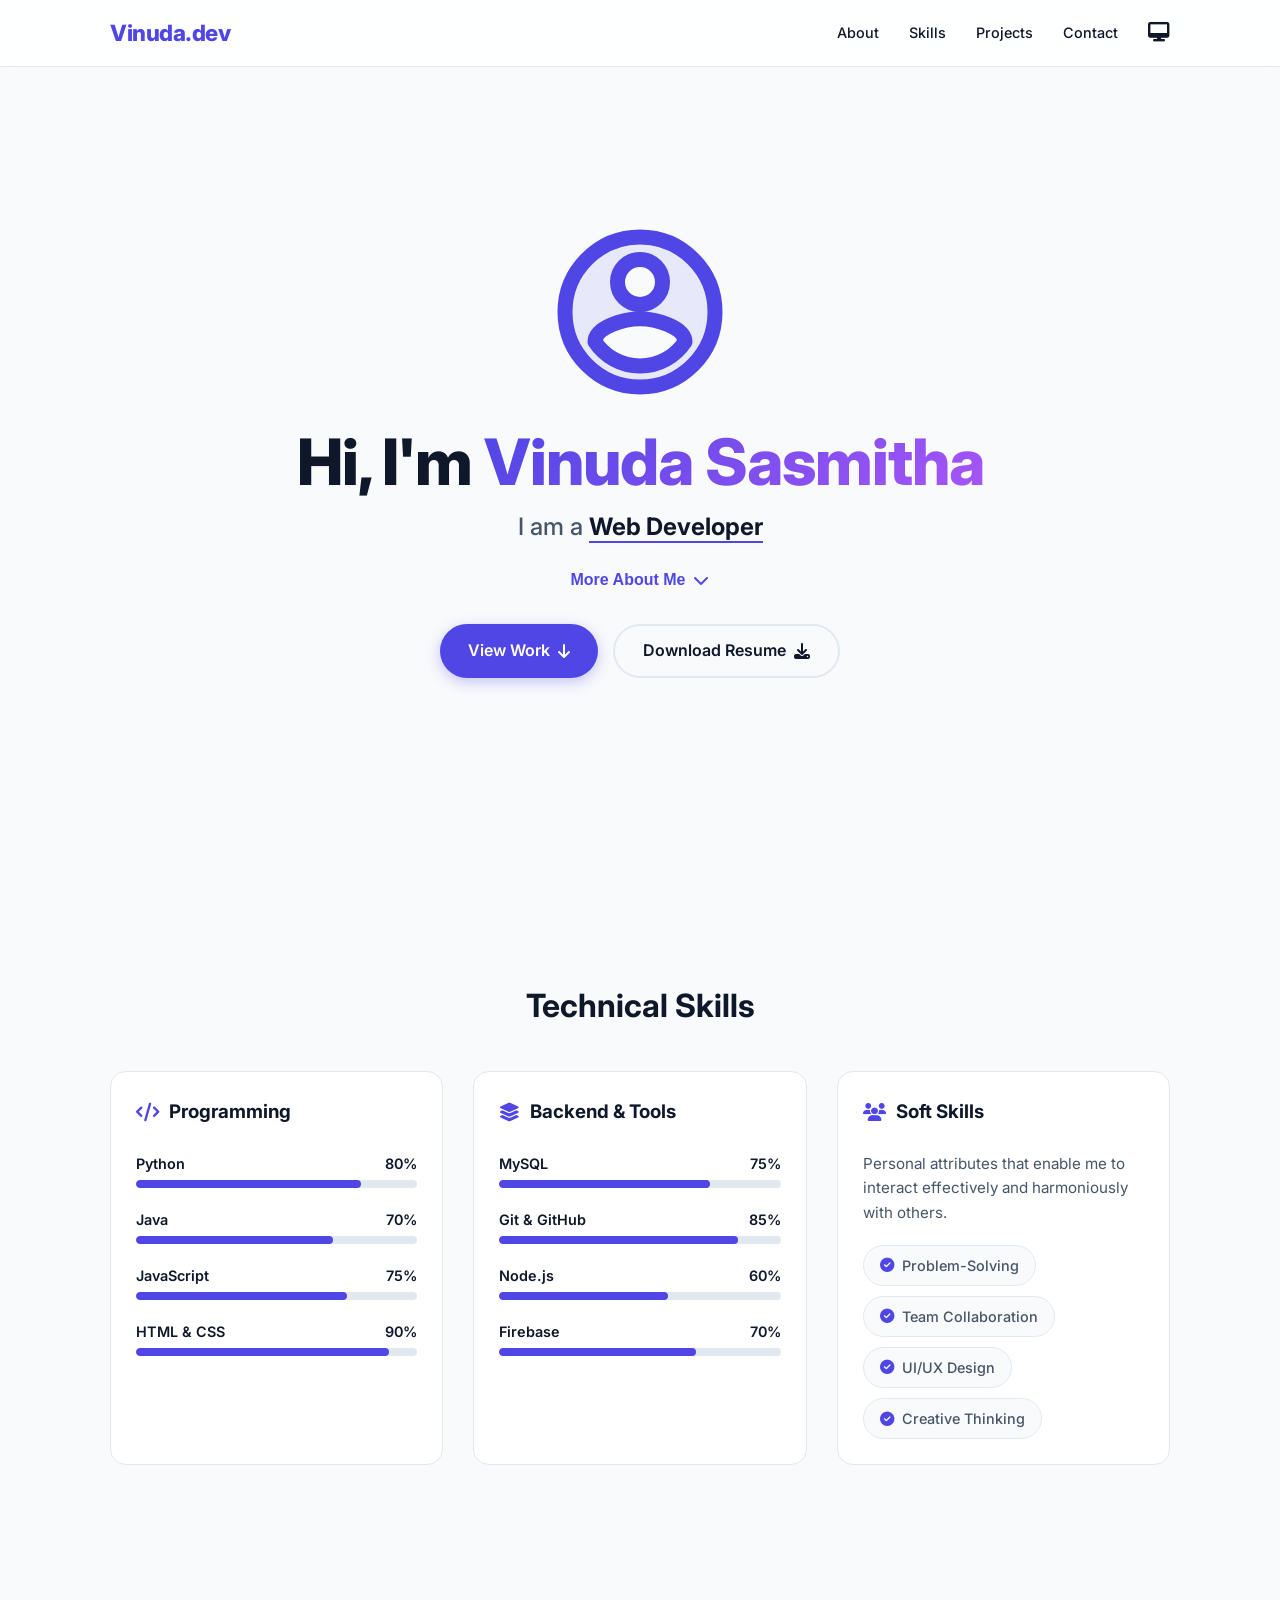
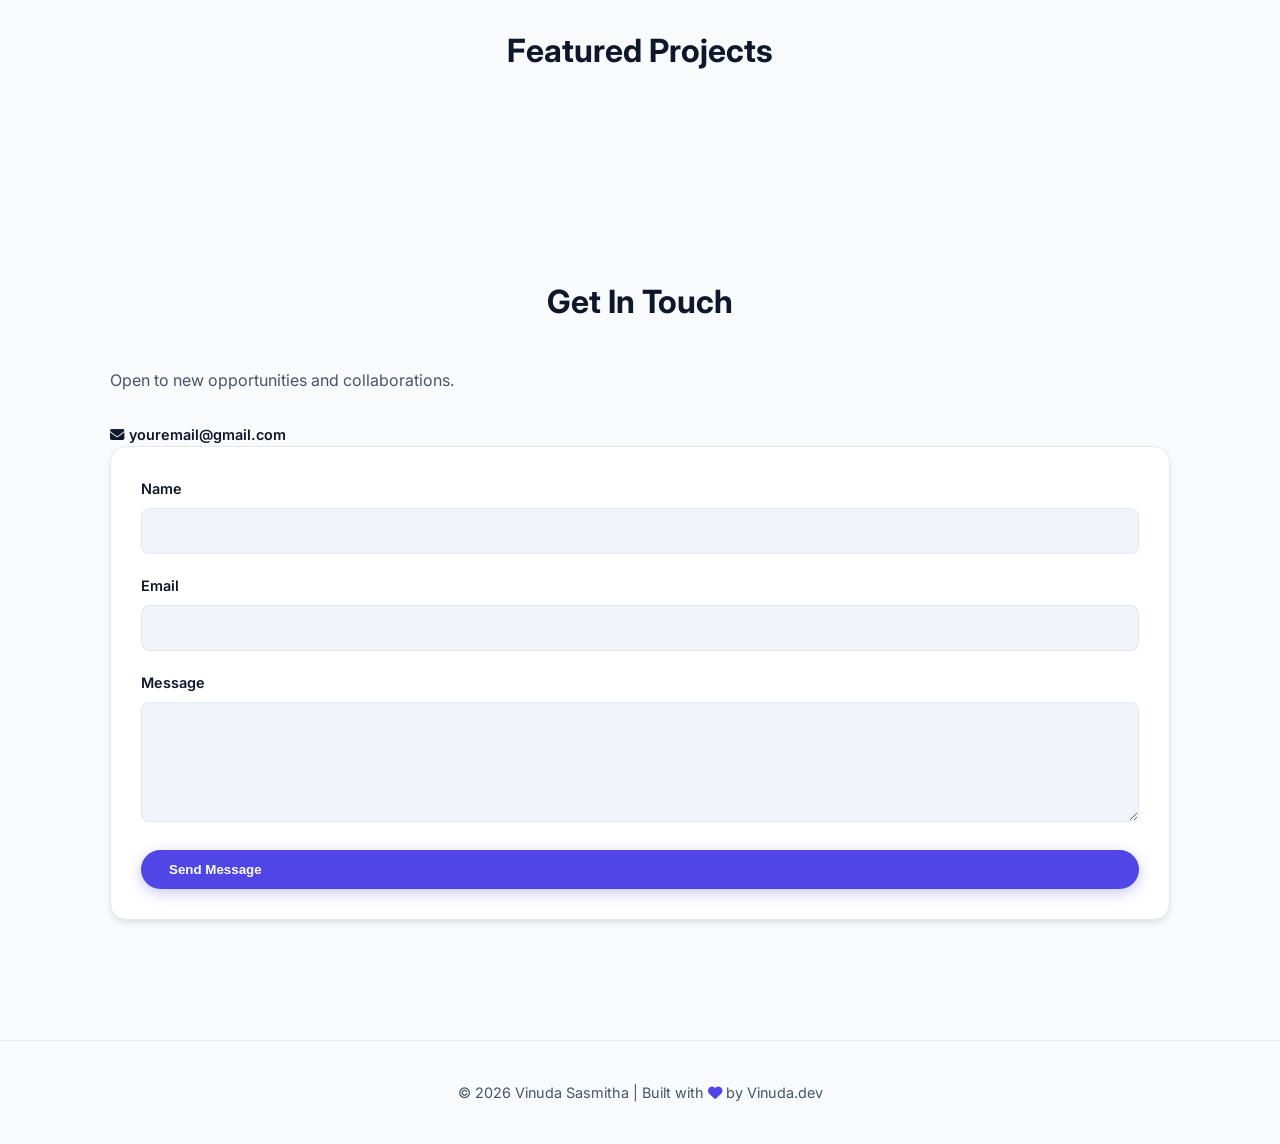
==== index.html @ 2c17c850 "Rename home.html to index.html" ====
<!DOCTYPE html>
<html lang="en">

<head>
    <meta charset="UTF-8">
    <meta name="viewport" content="width=device-width, initial-scale=1.0">

    <title>Vinuda Sasmitha | Software Engineer Portfolio</title>
    <meta name="description"
        content="Portfolio of Vinuda Sasmitha, an Aspiring Software Engineer specializing in Full Stack Development, DevOps, and UI/UX Design.">
    <meta name="keywords"
        content="Vinuda Sasmitha, Software Engineer, Web Developer, Portfolio, Sri Lanka, IIT, Westminster, Full Stack, Python, Java">
    <meta name="author" content="Vinuda Sasmitha">

    <meta property="og:title" content="Vinuda Sasmitha - Portfolio">
    <meta property="og:description" content="Aspiring Software Engineer & Full Stack Developer.">
    <meta property="og:image" content="assets/preview.png">
    <link rel="icon" type="image/png" href="assets/favicon.png">

    <link href="https://fonts.googleapis.com/css2?family=Inter:wght@300;400;500;600;700;800&display=swap"
        rel="stylesheet">
    <link rel="stylesheet" href="https://cdnjs.cloudflare.com/ajax/libs/font-awesome/6.4.0/css/all.min.css">
    <link rel="stylesheet" href="style.css">
</head>

<body>

    <nav>
        <div class="nav-container">
            <div class="logo">Vinuda.dev</div>
            <button class="hamburger" id="hamburger" aria-label="Toggle Navigation"><i class="fas fa-bars"></i></button>
            <div class="nav-links" id="nav-links">
                <a href="#about" class="nav-link">About</a>
                <a href="#skills" class="nav-link">Skills</a>
                <a href="#projects" class="nav-link">Projects</a>
                <a href="#contact" class="nav-link">Contact</a>
                <button class="theme-toggle" id="theme-btn" aria-label="Toggle Theme"><i
                        class="fas fa-desktop"></i></button>
            </div>
        </div>
    </nav>

    <section class="hero hidden" id="about">
        <i class="star magic-star"></i>
        <i class="code magic-star"></i>
        <i class="star magic-star"></i>
        <i class="laptop-code magic-star"></i>

        <div class="profile-container">
            <svg class="profile-svg" viewBox="0 0 24 24" fill="none" xmlns="http://www.w3.org/2000/svg">
                <path
                    d="M12 2C6.48 2 2 6.48 2 12C2 17.52 6.48 22 12 22C17.52 22 22 17.52 22 12C22 6.48 17.52 2 12 2ZM12 5C13.66 5 15 6.34 15 8C15 9.66 13.66 11 12 11C10.34 11 9 9.66 9 8C9 6.34 10.34 5 12 5ZM12 19.2C9.5 19.2 7.29 17.92 6 15.98C6.03 13.99 10 12.9 12 12.9C13.99 12.9 17.97 13.99 18 15.98C16.71 17.92 14.5 19.2 12 19.2Z" />
            </svg>
        </div>

        <h1>Hi, I'm <span>Vinuda Sasmitha</span></h1>

        <p class="hero-subtitle">
            I am a <span class="typing-text"></span>
        </p>

        <button class="about-toggle-btn" id="aboutToggle">More About Me <i class="fas fa-chevron-down"></i></button>

        <div class="about-content-wrapper" id="aboutContent">
            <div class="hero-description">
                <p>Hi! I'm Vinuda, a motivated and detail-oriented Software Engineering undergraduate at the University
                    of Westminster.</p>
                <p>I specialize in Full Stack Development and have a passion for creating innovative solutions using
                    Python, Java, and JavaScript.</p>
            </div>
        </div>

        <div class="btn-group">
            <a href="#projects" class="btn btn-primary">View Work <i class="fas fa-arrow-down"></i></a>
            <a href="assets/resume.pdf" download class="btn btn-outline">Download Resume <i
                    class="fas fa-download"></i></a>
        </div>
    </section>

    <section id="skills" class="hidden">
        <h2 style="font-size: 2rem; margin-bottom: 40px; text-align: center;">Technical Skills</h2>
        <div class="grid-container">

            <div class="project-card">
                <div class="project-content">
                    <h3 style="margin-bottom: 25px; display:flex; align-items:center; gap:10px;">
                        <i class="fas fa-code" style="color:var(--primary)"></i> Programming
                    </h3>

                    <div class="skill-label"><span>Python</span> <span></span></div>
                    <div class="skill-bar"><span data-width="80%"></span></div>

                    <div class="skill-label"><span>Java</span> <span></span></div>
                    <div class="skill-bar"><span data-width="70%"></span></div>

                    <div class="skill-label"><span>JavaScript</span> <span></span></div>
                    <div class="skill-bar"><span data-width="75%"></span></div>

                    <div class="skill-label"><span>HTML & CSS</span> <span></span></div>
                    <div class="skill-bar"><span data-width="90%"></span></div>
                </div>
            </div>

            <div class="project-card">
                <div class="project-content">
                    <h3 style="margin-bottom: 25px; display:flex; align-items:center; gap:10px;">
                        <i class="fas fa-layer-group" style="color:var(--primary)"></i> Backend & Tools
                    </h3>

                    <div class="skill-label"><span>MySQL</span> <span></span></div>
                    <div class="skill-bar"><span data-width="75%"></span></div>

                    <div class="skill-label"><span>Git & GitHub</span> <span></span></div>
                    <div class="skill-bar"><span data-width="85%"></span></div>

                    <div class="skill-label"><span>Node.js</span> <span></span></div>
                    <div class="skill-bar"><span data-width="60%"></span></div>

                    <div class="skill-label"><span>Firebase</span> <span></span></div>
                    <div class="skill-bar"><span data-width="70%"></span></div>
                </div>
            </div>

            <div class="project-card">
                <div class="project-content">
                    <h3 style="margin-bottom: 25px; display:flex; align-items:center; gap:10px;">
                        <i class="fas fa-users" style="color:var(--primary)"></i> Soft Skills
                    </h3>
                    <p style="color: var(--text-sub); margin-bottom: 20px; font-size: 0.95rem;">
                        Personal attributes that enable me to interact effectively and harmoniously with others.
                    </p>
                    <div class="soft-skills-container">
                        <span class="soft-skill-tag"><i class="fas fa-check-circle"></i> Problem-Solving</span>
                        <span class="soft-skill-tag"><i class="fas fa-check-circle"></i> Team Collaboration</span>
                        <span class="soft-skill-tag"><i class="fas fa-check-circle"></i> UI/UX Design</span>
                        <span class="soft-skill-tag"><i class="fas fa-check-circle"></i> Creative Thinking</span>
                    </div>
                </div>
            </div>

        </div>
    </section>

    <section id="projects" class="hidden">
        <h2 style="font-size: 2rem; margin-bottom: 40px; text-align: center;">Featured Projects</h2>
        <div class="grid-container">
            <!-- Project Cards Here (original) -->
        </div>
    </section>

    <section id="contact" class="hidden">
        <h2 style="font-size: 2rem; margin-bottom: 40px; text-align: center;">Get In Touch</h2>
        <div class="contact-container">
            <div class="contact-info">
                <p style="color: var(--text-sub); margin-bottom: 20px;">Open to new opportunities and collaborations.
                </p>
                <div style="display:flex; flex-direction:column; gap:15px; margin-top:30px;">
                    <a href="mailto:youremail@gmail.com" class="link-item"><i class="fas fa-envelope"></i>
                        youremail@gmail.com</a>
                </div>
            </div>
            <form action="https://formspree.io/f/YOUR_FORM_ID" method="POST" class="contact-form">
                <div class="form-group"><label class="form-label">Name</label><input type="text" name="name"
                        class="form-input" required></div>
                <div class="form-group"><label class="form-label">Email</label><input type="email" name="email"
                        class="form-input" required></div>
                <div class="form-group"><label class="form-label">Message</label><textarea name="message"
                        class="form-textarea" required></textarea></div>
                <button type="submit" class="btn btn-primary" style="width:100%;">Send Message</button>
            </form>
        </div>
    </section>

    <button class="scroll-top" id="scrollTop" aria-label="Scroll to top"><i class="fas fa-arrow-up"></i></button>

    <footer>
        <p>&copy; 2026 Vinuda Sasmitha | Built with <i class="fas fa-heart" style="color: var(--primary);"></i> by
            Vinuda.dev
        </p>
    </footer>

    <script src="script.js"></script>

</body>

</html>
---- style.css ----
/* --- THEME VARIABLES --- */
        :root {
            --primary: #4f46e5;
            --primary-hover: #4338ca;
            --bg-body: #f8fafc;
            --bg-card: #ffffff;
            --text-main: #0f172a;
            --text-sub: #475569;
            --border: #e2e8f0;
            --shadow: 0 4px 6px -1px rgba(0, 0, 0, 0.1);
            --gradient: linear-gradient(135deg, #4f46e5 0%, #a855f7 100%);
            --badge-bg: #e0e7ff;
            --badge-text: #4338ca;
            --input-bg: #f1f5f9;
        }

        [data-theme="dark"] {
            --primary: #6366f1;
            --bg-body: #0f172a;
            --bg-card: #1e293b;
            --text-main: #f1f5f9;
            --text-sub: #cbd5e1;
            --border: #334155;
            --shadow: 0 10px 15px -3px rgba(0, 0, 0, 0.5);
            --gradient: linear-gradient(135deg, #6366f1 0%, #ec4899 100%);
            --badge-bg: #312e81;
            --badge-text: #c7d2fe;
            --input-bg: #334155;
        }

        /* --- GLOBAL STYLES --- */
        * {
            margin: 0;
            padding: 0;
            box-sizing: border-box;
        }

        html {
            scroll-behavior: smooth;
        }

        /* Performance - Respect User Motion Preferences */
        @media (prefers-reduced-motion: reduce) {
            * {
                animation: none !important;
                transition: none !important;
                scroll-behavior: auto !important;
            }
        }

        body {
            font-family: 'Inter', sans-serif;
            background-color: var(--bg-body);
            color: var(--text-main);
            transition: background 0.3s, color 0.3s;
            line-height: 1.6;
            overflow-x: hidden;
        }

        section {
            padding: 80px 20px;
            max-width: 1100px;
            margin: 0 auto;
        }

        a {
            text-decoration: none;
            transition: 0.3s;
        }

        ul {
            list-style: none;
        }

        :focus-visible {
            outline: 2px solid var(--primary);
            outline-offset: 2px;
        }

        /* --- NAVIGATION --- */
        nav {
            position: fixed;
            top: 0;
            width: 100%;
            z-index: 1000;
            background: rgba(255, 255, 255, 0.85);
            backdrop-filter: blur(12px);
            border-bottom: 1px solid var(--border);
            transition: background 0.3s;
        }

        [data-theme="dark"] nav {
            background: rgba(15, 23, 42, 0.85);
        }

        .nav-container {
            max-width: 1100px;
            margin: 0 auto;
            padding: 15px 20px;
            display: flex;
            justify-content: space-between;
            align-items: center;
        }

        .logo {
            font-size: 1.4rem;
            font-weight: 800;
            color: var(--primary);
            letter-spacing: -0.5px;
        }

        .nav-links {
            display: flex;
            gap: 30px;
            align-items: center;
        }

        .nav-links a {
            font-size: 0.9rem;
            font-weight: 500;
            color: var(--text-main);
            position: relative;
        }

        .nav-links a:hover {
            color: var(--primary);
        }

        .nav-links a::after {
            content: '';
            position: absolute;
            width: 0;
            height: 2px;
            bottom: -4px;
            left: 0;
            background-color: var(--primary);
            transition: width 0.3s;
        }

        .nav-links a:hover::after {
            width: 100%;
        }

        .hamburger {
            display: none;
            background: none;
            border: none;
            font-size: 1.5rem;
            color: var(--text-main);
            cursor: pointer;
        }

        .theme-toggle {
            cursor: pointer;
            background: none;
            border: none;
            font-size: 1.2rem;
            color: var(--text-main);
            transition: transform 0.3s;
        }

        .theme-toggle:hover {
            transform: rotate(15deg);
        }

        @media (max-width: 768px) {
            .hamburger {
                display: block;
            }

            .nav-links {
                position: absolute;
                top: 100%;
                left: 0;
                width: 100%;
                background: var(--bg-card);
                flex-direction: column;
                padding: 20px 0;
                border-bottom: 1px solid var(--border);
                box-shadow: var(--shadow);
                display: none;
            }

            .nav-links.active {
                display: flex;
            }
        }

        /* --- HERO SECTION --- */
        .hero {
            min-height: 100vh;
            display: flex;
            flex-direction: column;
            align-items: center;
            justify-content: center;
            text-align: center;
            padding-top: 80px;
            position: relative;
            overflow: hidden;
        }

        /* Magic Stars */
        .magic-star {
            position: absolute;
            color: var(--primary);
            opacity: 0.3;
            animation: floatStar 10s infinite linear;
            z-index: -1;
        }

        magic-star:nth-child(1) {
            top: 20%;
            left: 10%;
            font-size: 1.5rem;
            animation-duration: 12s;
        }

        .magic-star:nth-child(2) {
            top: 60%;
            right: 15%;
            font-size: 1rem;
            animation-duration: 15s;
            animation-delay: 2s;
        }

        .magic-star:nth-child(3) {
            top: 80%;
            left: 20%;
            font-size: 2rem;
            animation-duration: 18s;
            animation-delay: 1s;
        }

        .magic-star:nth-child(4) {
            top: 15%;
            right: 25%;
            font-size: 1.2rem;
            animation-duration: 20s;
        }

        @keyframes floatStar {
            0% {
                transform: translateY(0) rotate(0deg);
                opacity: 0.3;
            }

            50% {
                transform: translateY(-20px) rotate(180deg);
                opacity: 0.6;
            }


            100% {
                transform: translateY(0) rotate(360deg);
                opacity: 0.3;
            }
        }

        /* Profile Icon Drawing Animation */
        .profile-container {
            width: 180px;
            height: 180px;
            margin-bottom: 25px;
            position: relative;
            display: flex;
            justify-content: center;
            align-items: center;
        }

        .profile-svg {
            width: 100%;
            height: 100%;
            stroke: var(--primary);
            stroke-width: 2;
            fill: none;
            stroke-linecap: round;
            stroke-linejoin: round;
            animation: fillProfile 1s ease-in-out 3s forwards;
        }

        .profile-svg path {
            stroke-dasharray: 1000;
            stroke-dashoffset: 1000;
            animation: drawProfile 3s ease-in-out forwards;
        }

        @keyframes drawProfile {
            to {
                stroke-dashoffset: 0;
            }
        }

        @keyframes fillProfile {
            to {
                fill: rgba(79, 70, 229, 0.1);
            }
        }

        /* Typography */
        .hero h1 {
            font-size: clamp(2.5rem, 5vw, 4.5rem);
            font-weight: 800;
            margin-bottom: 10px;
            letter-spacing: -1px;
            line-height: 1.1;
        }

        .hero h1 span {
            background: var(--gradient);
            -webkit-background-clip: text;
            -webkit-text-fill-color: transparent;
        }

        .hero-subtitle {
            font-size: clamp(1.1rem, 2vw, 1.5rem);
            color: var(--text-sub);
            margin-bottom: 25px;
            font-weight: 500;
            min-height: 1.5em;
        }

        .typing-text {
            color: var(--text-main);
            font-weight: 700;
            border-bottom: 2px solid var(--primary);
        }

        /* About Toggle */
        .about-toggle-btn {
            background: none;
            border: none;
            color: var(--primary);
            font-weight: 600;
            cursor: pointer;
            font-size: 1rem;
            margin-bottom: 15px;
            display: flex;
            align-items: center;
            gap: 8px;
        }

        .about-toggle-btn:hover {
            text-decoration: underline;
        }

        .about-content-wrapper {
            max-height: 0;
            overflow: hidden;
            transition: max-height 0.6s ease, opacity 0.5s ease;
            opacity: 0;
            max-width: 700px;
            text-align: center;
            margin-bottom: 10px;
        }

        .about-content-wrapper.open {
            max-height: 600px;
            opacity: 1;
            margin-bottom: 30px;
        }

        .hero-description {
            color: var(--text-sub);
            font-size: 1rem;
            line-height: 1.8;
            padding: 10px;
        }

        /* Buttons */
        .btn-group {
            display: flex;
            gap: 15px;
            flex-wrap: wrap;
            justify-content: center;
            margin-top: 10px;
        }

        .btn {
            padding: 12px 28px;
            border-radius: 50px;
            font-weight: 600;
            display: inline-flex;
            align-items: center;
            gap: 8px;
            transition: 0.3s;
            cursor: pointer;
            border: none;
        }

        .btn-primary {
            background: var(--primary);
            color: white;
            box-shadow: 0 4px 14px 0 rgba(79, 70, 229, 0.3);
        }

        .btn-primary:hover {
            background: var(--primary-hover);
            transform: translateY(-2px);
            box-shadow: 0 6px 20px rgba(79, 70, 229, 0.4);
        }

        .btn-outline {
            border: 2px solid var(--border);
            color: var(--text-main);
            background: transparent;
        }

        .btn-outline:hover {
            border-color: var(--primary);
            color: var(--primary);
            transform: translateY(-2px);
        }

        /* --- SKILLS SECTION --- */
        .grid-container {
            display: grid;
            grid-template-columns: repeat(auto-fit, minmax(300px, 1fr));
            gap: 30px;
        }

        .skill-bar {
            width: 100%;
            height: 8px;
            background: var(--border);
            border-radius: 10px;
            margin-bottom: 20px;
            overflow: hidden;
        }

        .skill-bar span {
            display: block;
            height: 100%;
            background: var(--primary);
            border-radius: 10px;
            width: 0;
            transition: width 1.5s ease-out;
        }

        .skill-label {
            display: flex;
            justify-content: space-between;
            font-size: 0.9rem;
            font-weight: 600;
            margin-bottom: 5px;
        }

        /* Soft Skills Tags */
        .soft-skills-container {
            display: flex;
            flex-wrap: wrap;
            gap: 10px;
        }

        .soft-skill-tag {
            background: var(--bg-body);
            border: 1px solid var(--border);
            padding: 8px 16px;
            border-radius: 25px;
            font-size: 0.9rem;
            font-weight: 500;
            color: var(--text-sub);
            transition: 0.3s;
            display: flex;
            align-items: center;
            gap: 8px;
        }

        .soft-skill-tag:hover {
            border-color: var(--primary);
            color: var(--primary);
            transform: translateY(-3px);
            box-shadow: var(--shadow);
        }

        .soft-skill-tag i {
            color: var(--primary);
        }

        /* --- PROJECTS SECTION --- */
        .project-card {
            background: var(--bg-card);
            border-radius: 16px;
            border: 1px solid var(--border);
            display: flex;
            flex-direction: column;
            transition: 0.4s;
            overflow: hidden;
            height: 100%;
        }

        .project-card:hover {
            transform: translateY(-5px);
            box-shadow: var(--shadow);
            border-color: var(--primary);
        }

        .project-content {
            padding: 25px;
            flex-grow: 1;
        }

        .project-details ul {
            padding-left: 18px;
            color: var(--text-sub);
            margin-bottom: 20px;
            list-style-type: disc;
        }

        .project-details li {
            margin-bottom: 8px;
            font-size: 0.95rem;
        }

        .tech-tags {
            display: flex;
            flex-wrap: wrap;
            gap: 8px;
            margin-top: 15px;
        }

        .tech-badge {
            font-size: 0.75rem;
            font-weight: 600;
            padding: 4px 10px;
            border-radius: 20px;
            background-color: var(--badge-bg);
            color: var(--badge-text);
            transition: 0.3s;
        }

        .tech-badge:hover {
            transform: scale(1.05);
            background-color: var(--primary);
            color: white;
        }


        .learned-text {
            font-size: 0.85rem;
            margin-top: 15px;
            color: var(--text-sub);
            font-style: italic;
            border-left: 2px solid var(--primary);
            padding-left: 10px;
        }

        .project-links {
            padding: 20px 25px;
            border-top: 1px solid var(--border);
            display: flex;
            gap: 15px;
            margin-top: auto;
        }

        .link-item {
            font-size: 0.9rem;
            font-weight: 600;
            color: var(--text-main);
            display: flex;
            align-items: center;
            gap: 5px;
        }

        .link-item:hover {
            color: var(--primary);
        }

        * --- CONTACT & UTILS --- */ .contact-container {
            display: grid;
            grid-template-columns: repeat(auto-fit, minmax(300px, 1fr));
            gap: 40px;
        }

        .contact-form {
            background: var(--bg-card);
            padding: 30px;
            border-radius: 16px;
            border: 1px solid var(--border);
            box-shadow: var(--shadow);
        }

        .form-group {
            margin-bottom: 20px;
            text-align: left;
        }

        .form-label {
            display: block;
            margin-bottom: 8px;
            font-weight: 600;
            font-size: 0.9rem;
        }

        .form-input,
        .form-textarea {
            width: 100%;
            padding: 12px;
            border-radius: 8px;
            border: 1px solid var(--border);
            background: var(--input-bg);
            color: var(--text-main);
            font-family: inherit;
            font-size: 1rem;
            transition: 0.3s;
        }

        .form-input:focus,
        .form-textarea:focus {
            border-color: var(--primary);
            outline: none;
            box-shadow: 0 0 0 3px rgba(79, 70, 229, 0.1);
        }

        .form-textarea {
            resize: vertical;
            min-height: 120px;
        }

        .scroll-top {
            position: fixed;
            bottom: 30px;
            right: 30px;
            background: var(--primary);
            color: white;
            width: 45px;
            height: 45px;
            border-radius: 50%;
            display: flex;
            align-items: center;
            justify-content: center;
            font-size: 1.2rem;
            cursor: pointer;
            box-shadow: 0 4px 10px rgba(0, 0, 0, 0.3);
            opacity: 0;
            pointer-events: none;
            transition: 0.3s;
            z-index: 999;
            border: none;
        }

        .scroll-top.active {
            opacity: 1;
            pointer-events: all;
            transform: translateY(0);
        }

        .scroll-top:hover {
            background: var(--primary-hover);
            transform: translateY(-3px);
        }

        .show {
            opacity: 1;
            transform: translateY(0);
        }

        footer {
            text-align: center;
            padding: 40px;
            border-top: 1px solid var(--border);
            color: var(--text-sub);
            margin-top: 40px;
            font-size: 0.9rem;
        }
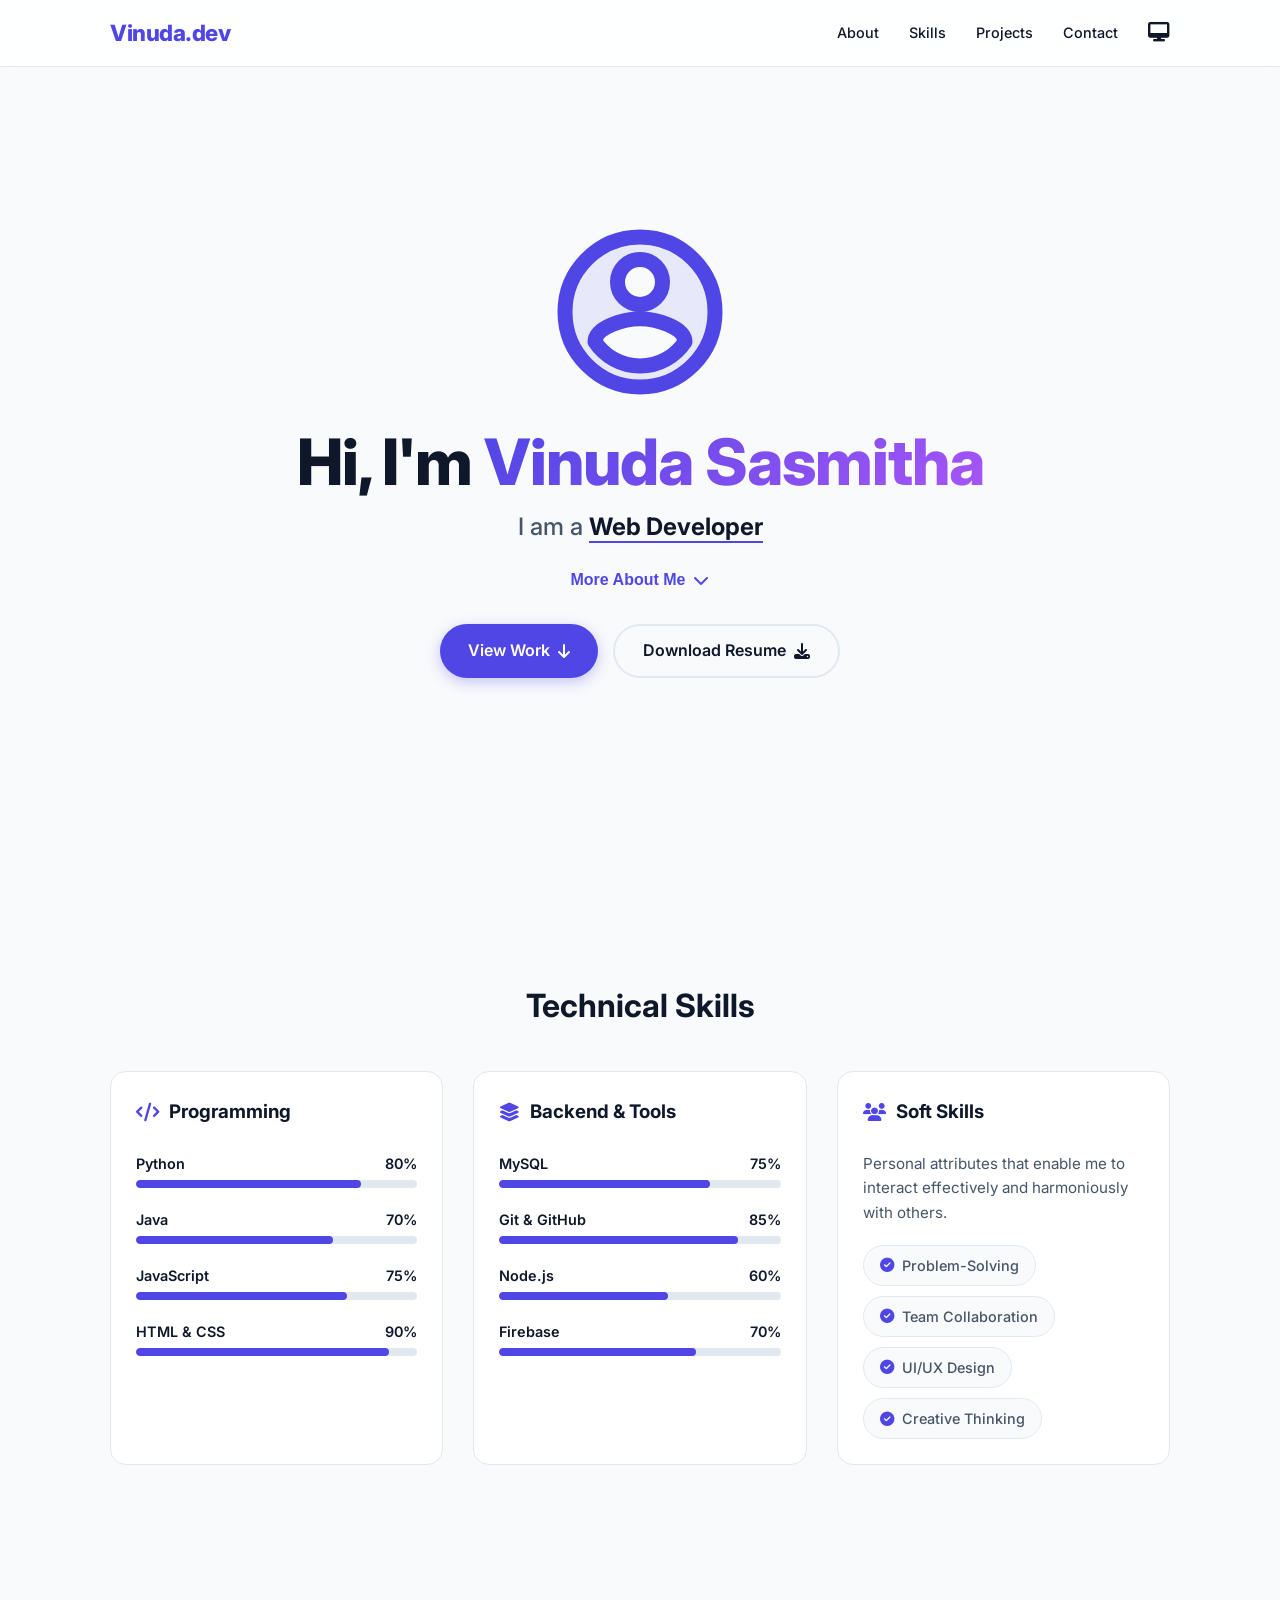
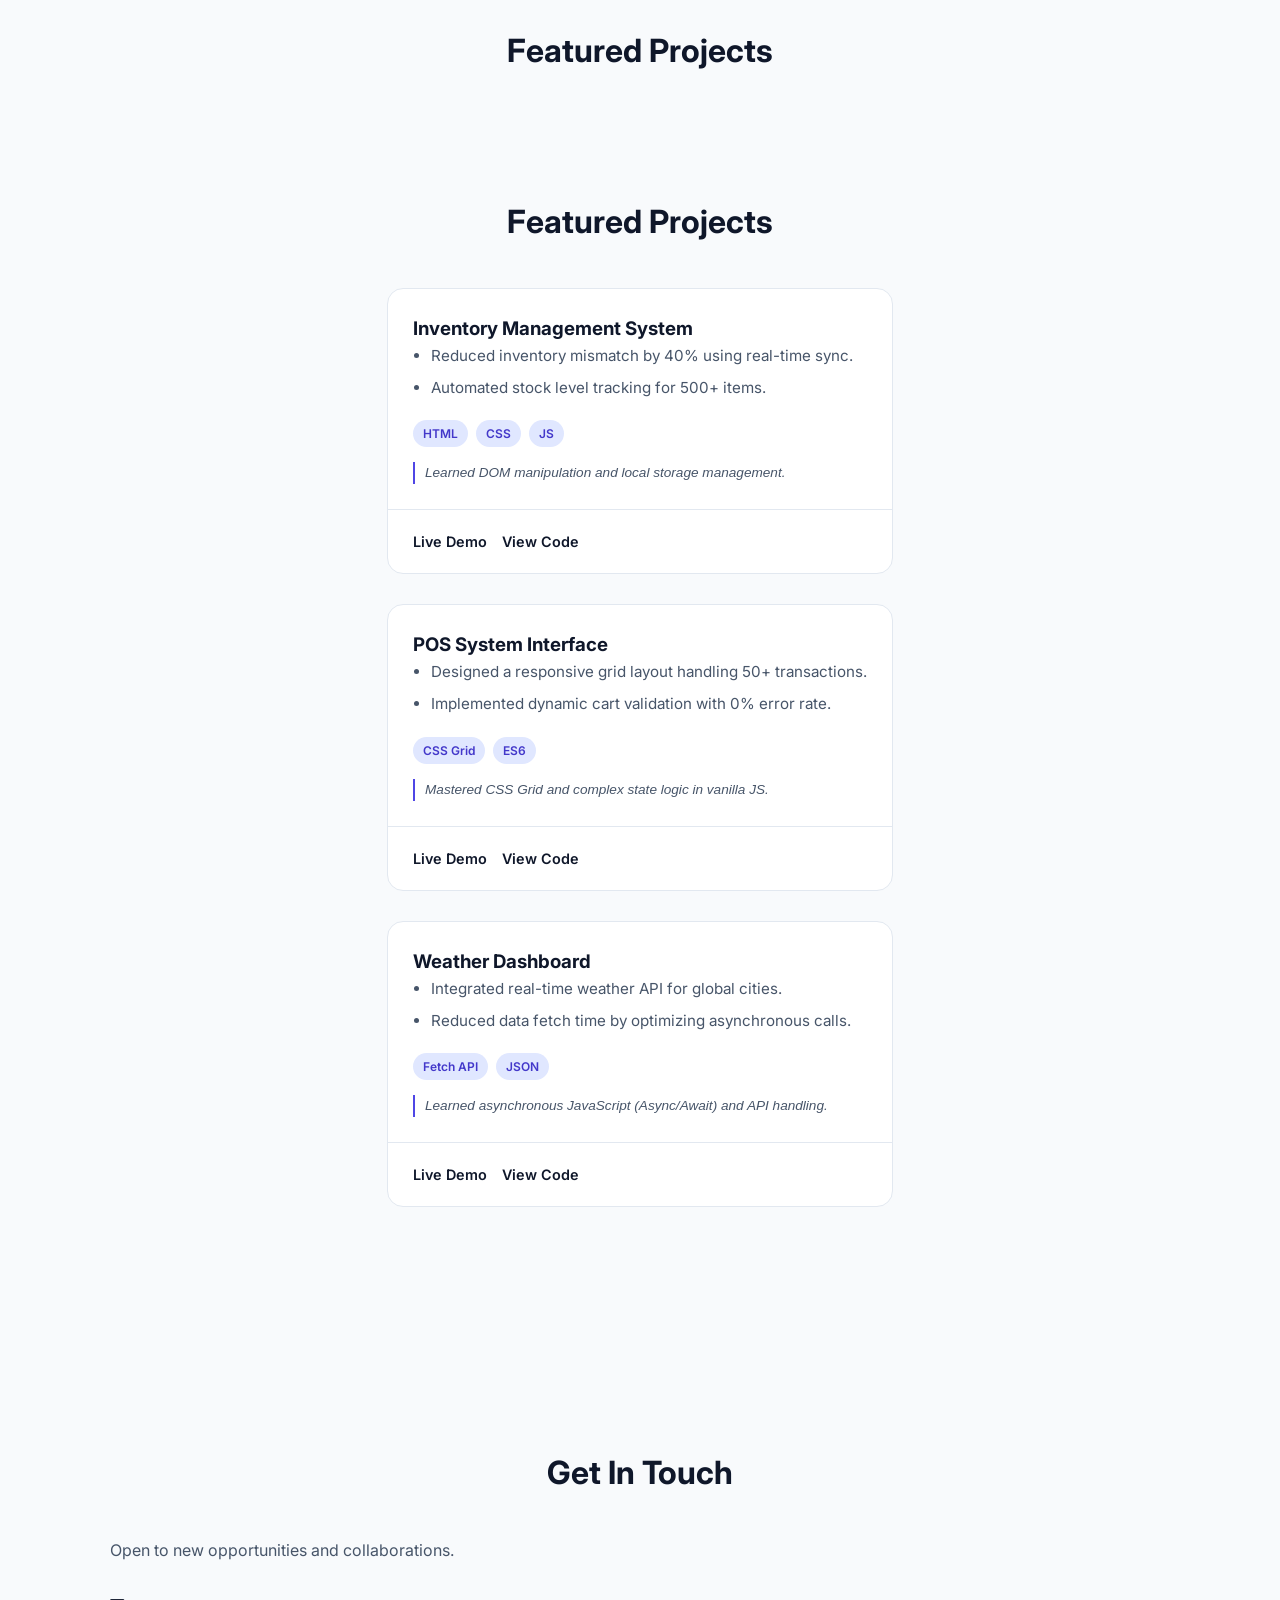
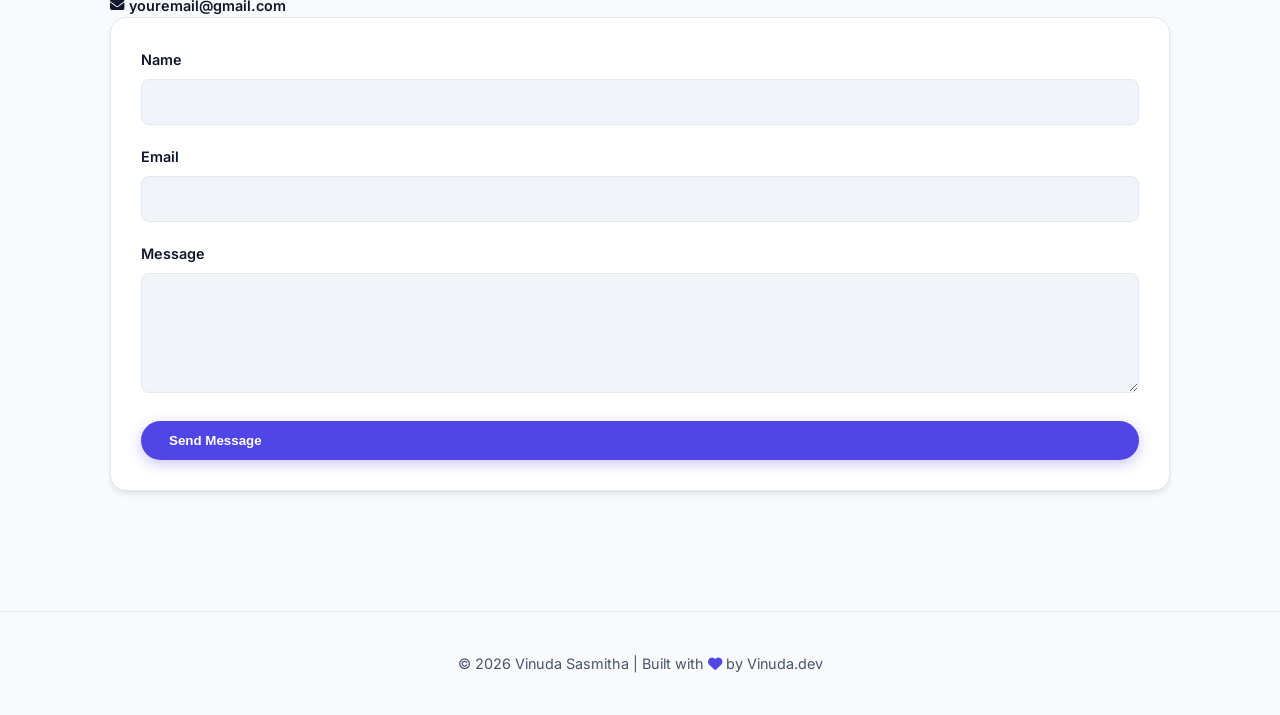
==== commit 24bb8e14: "Update index.html" ====
--- a/index.html
+++ b/index.html
@@ -145,6 +145,75 @@
         <h2 style="font-size: 2rem; margin-bottom: 40px; text-align: center;">Featured Projects</h2>
         <div class="grid-container">
             <!-- Project Cards Here (original) -->
+<section id="projects" class="hidden">
+        <h2 style="font-size: 2rem; margin-bottom: 40px; text-align: center;">Featured Projects</h2>
+        <div class="grid-container">
+            <article class="project-card">
+                <div class="project-content">
+                    <h3>Inventory Management System</h3>
+                    <div class="project-details">
+                        <ul>
+                            <li>Reduced inventory mismatch by 40% using real-time sync.</li>
+                            <li>Automated stock level tracking for 500+ items.</li>
+                        </ul>
+                        <div class="tech-tags"><span class="tech-badge">HTML</span><span
+                                class="tech-badge">CSS</span><span class="tech-badge">JS</span></div>
+
+                        <p class="learned-text">
+                            Learned DOM manipulation and local storage management.
+                        </p>
+                    </div>
+                </div>
+                <div class="project-links">
+                    <a href="https://vinudasasmitha.github.io/edutrack-lms-sms/" class="link-item" aria-disabled="true">Live Demo</a>
+                    <a href="#" class="link-item" rel="noopener noreferrer">View Code</a>
+                </div>
+            </article>
+
+            <article class="project-card">
+                <div class="project-content">
+                    <h3>POS System Interface</h3>
+                    <div class="project-details">
+                        <ul>
+                            <li>Designed a responsive grid layout handling 50+ transactions.</li>
+                            <li>Implemented dynamic cart validation with 0% error rate.</li>
+                        </ul>
+                        <div class="tech-tags"><span class="tech-badge">CSS Grid</span><span
+                                class="tech-badge">ES6</span></div>
+                        <p class="learned-text">
+                            Mastered CSS Grid and complex state logic in vanilla JS.
+                        </p>
+                    </div>
+                </div>
+                <div class="project-links">
+                    <a href="" class="link-item" aria-disabled="true">Live Demo</a>
+                    <a href="#" class="link-item" rel="noopener noreferrer">View Code</a>
+                </div>
+            </article>
+
+            <article class="project-card">
+                <div class="project-content">
+                    <h3>Weather Dashboard</h3>
+                    <div class="project-details">
+                        <ul>
+                            <li>Integrated real-time weather API for global cities.</li>
+                            <li>Reduced data fetch time by optimizing asynchronous calls.</li>
+                        </ul>
+                        <div class="tech-tags"><span class="tech-badge">Fetch API</span><span
+                                class="tech-badge">JSON</span></div>
+                        <p class="learned-text">
+                            Learned asynchronous JavaScript (Async/Await) and API handling.
+                        </p>
+                    </div>
+                </div>
+                <div class="project-links">
+                    <a href="#" class="link-item" aria-disabled="true">Live Demo</a>
+                    <a href="#" class="link-item" rel="noopener noreferrer">View Code</a>
+                </div>
+            </article>
+        </div>
+    </section>
+            
         </div>
     </section>
 
